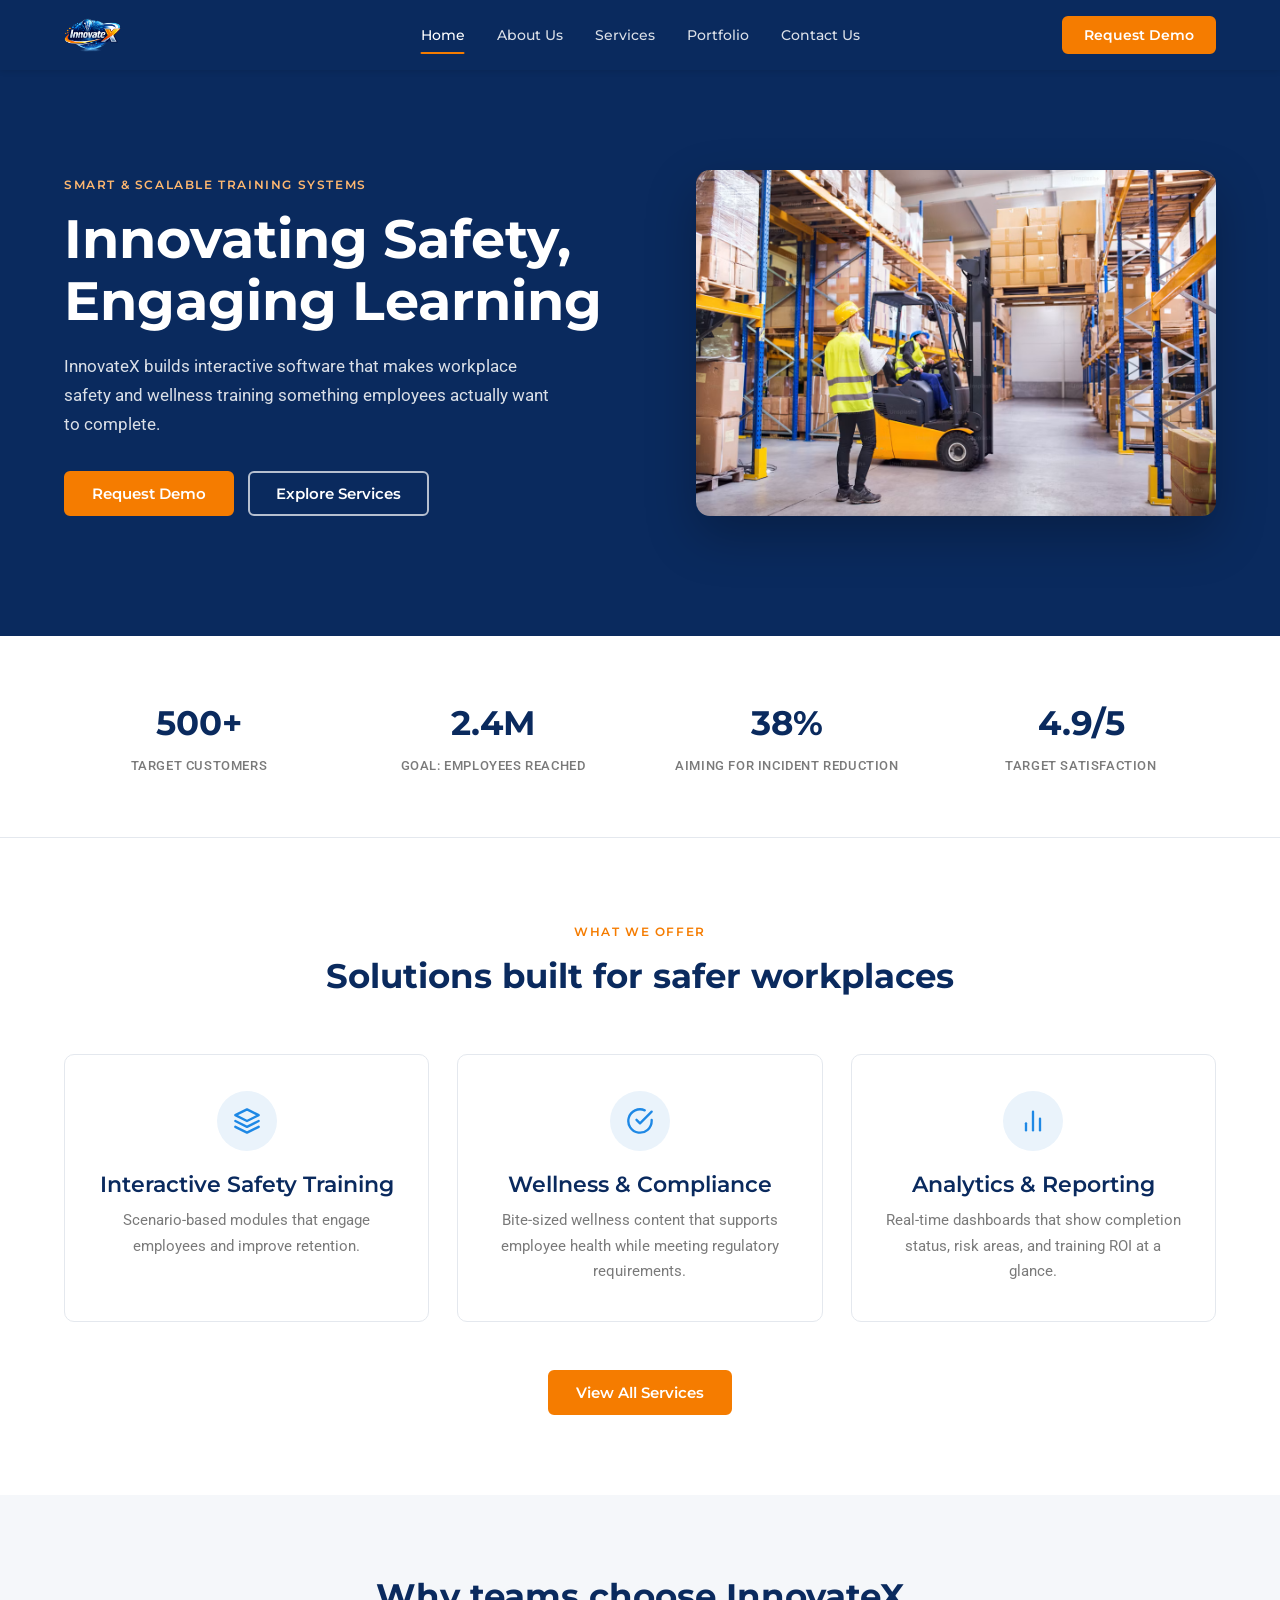
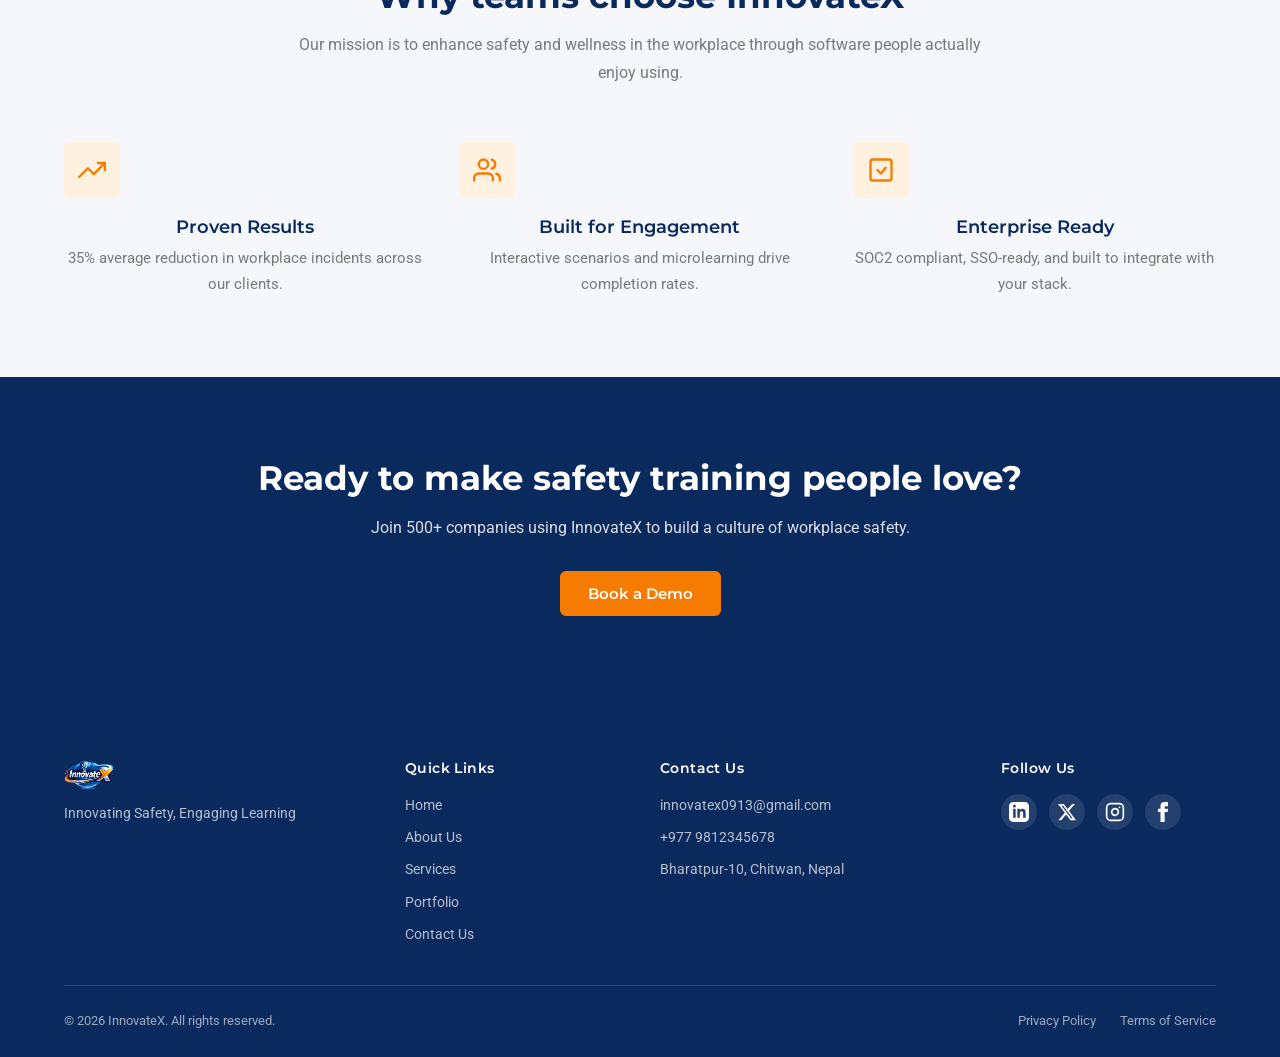
==== index.html @ 8f70d2c7 "Initial commit - InnovateX promotional website" ====
<!DOCTYPE html>
<html lang="en">
<head>
  <meta charset="UTF-8">
  <meta name="viewport" content="width=device-width, initial-scale=1.0">
  <meta name="description" content="InnovateX builds interactive software that makes workplace safety and wellness training engaging and effective.">
  <title>InnovateX | Innovating Safety, Engaging Learning</title>

  <link rel="icon" type="image/png" href="assets/favicon.png">

  <link rel="preconnect" href="https://fonts.googleapis.com">
  <link rel="preconnect" href="https://fonts.gstatic.com" crossorigin>
  <link href="https://fonts.googleapis.com/css2?family=Montserrat:wght@600;700&family=Roboto:wght@400;500&display=swap" rel="stylesheet">

  <link rel="stylesheet" href="css/style.css">
  <link rel="stylesheet" href="css/responsive.css">
</head>
<body>

  <!-- Site Header -->
  <header class="site-header">
    <div class="header-inner">

      <a href="index.html" class="logo">
        <img src="assets/logo.png" alt="InnovateX Logo">
      </a>

      <nav class="main-nav" id="mainNav">
        <a href="index.html" class="nav-link active">Home</a>
        <a href="about.html" class="nav-link">About Us</a>
        <a href="services.html" class="nav-link">Services</a>
        <a href="portfolio.html" class="nav-link">Portfolio</a>
        <a href="contact.html" class="nav-link">Contact Us</a>
      </nav>

      <a href="contact.html?intent=demo" class="btn btn-primary btn-header">Request Demo</a>

      <button class="hamburger" id="hamburgerBtn" aria-label="Open menu">
        <span></span>
        <span></span>
        <span></span>
      </button>

    </div>
  </header>

  <main>

    <!-- Hero Section -->
    <section class="hero">
      <div class="hero-inner">

        <div class="hero-content">
          <span class="section-label light">SMART &amp; SCALABLE TRAINING SYSTEMS</span>
          <h1 class="hero-title">Innovating Safety,<br>Engaging Learning</h1>
          <p class="hero-subtitle">
            InnovateX builds interactive software that makes workplace safety and
            wellness training something employees actually want to complete.
          </p>

          <div class="hero-buttons">
            <a href="contact.html?intent=demo" class="btn btn-primary">Request Demo</a>
            <a href="services.html" class="btn btn-outline-light">Explore Services</a>
          </div>
        </div>

        <div class="hero-image">
          <img src="assets/training.png" alt="InnovateX Interactive Training Portal">
        </div>

      </div>
    </section>

    <!-- Stats Section -->
    <section class="stats">
      <div class="container">
        <div class="stats-grid">

          <div class="stat-item">
            <span class="stat-number">500+</span>
            <span class="stat-label">Target Customers</span>
          </div>

          <div class="stat-item">
            <span class="stat-number">2.4M</span>
            <span class="stat-label">Goal: Employees Reached</span>
          </div>

          <div class="stat-item">
            <span class="stat-number">38%</span>
            <span class="stat-label">Aiming for Incident Reduction</span>
          </div>

          <div class="stat-item">
            <span class="stat-number">4.9/5</span>
            <span class="stat-label">Target Satisfaction</span>
          </div>

        </div>
      </div>
    </section>

    <!-- Solutions Section -->
    <section class="solutions">
      <div class="container">

        <div class="section-header">
          <span class="section-label">WHAT WE OFFER</span>
          <h2 class="section-title">Solutions built for safer workplaces</h2>
        </div>

        <div class="solutions-grid">

          <article class="solution-card">
            <div class="icon-box">
              <svg xmlns="http://www.w3.org/2000/svg" width="28" height="28" fill="none"
                   stroke="#1E88E5" stroke-width="2" stroke-linecap="round" stroke-linejoin="round"
                   viewBox="0 0 24 24">
                <path d="M12 2L2 7l10 5 10-5-10-5z"/>
                <path d="M2 17l10 5 10-5"/>
                <path d="M2 12l10 5 10-5"/>
              </svg>
            </div>
            <h3>Interactive Safety Training</h3>
            <p>Scenario-based modules that engage employees and improve retention.</p>
          </article>

          <article class="solution-card">
            <div class="icon-box">
              <svg xmlns="http://www.w3.org/2000/svg" width="28" height="28" fill="none"
                   stroke="#1E88E5" stroke-width="2" stroke-linecap="round" stroke-linejoin="round"
                   viewBox="0 0 24 24">
                <path d="M22 11.08V12a10 10 0 1 1-5.93-9.14"/>
                <polyline points="22 4 12 14.01 9 11.01"/>
              </svg>
            </div>
            <h3>Wellness &amp; Compliance</h3>
            <p>Bite-sized wellness content that supports employee health while meeting regulatory requirements.</p>
          </article>

          <article class="solution-card">
            <div class="icon-box">
              <svg xmlns="http://www.w3.org/2000/svg" width="28" height="28" fill="none"
                   stroke="#1E88E5" stroke-width="2" stroke-linecap="round" stroke-linejoin="round"
                   viewBox="0 0 24 24">
                <line x1="18" y1="20" x2="18" y2="10"/>
                <line x1="12" y1="20" x2="12" y2="4"/>
                <line x1="6" y1="20" x2="6" y2="14"/>
              </svg>
            </div>
            <h3>Analytics &amp; Reporting</h3>
            <p>Real-time dashboards that show completion status, risk areas, and training ROI at a glance.</p>
          </article>

        </div>

        <div class="section-cta">
          <a href="services.html" class="btn btn-primary">View All Services</a>
        </div>

      </div>
    </section>

    <!-- Why Choose Section -->
    <section class="why-choose">
      <div class="container">

        <div class="section-header">
          <h2 class="section-title">Why teams choose InnovateX</h2>
          <p class="section-subtitle">
            Our mission is to enhance safety and wellness in the workplace
            through software people actually enjoy using.
          </p>
        </div>

        <div class="why-grid">

          <div class="why-item">
            <div class="icon-box orange">
              <svg xmlns="http://www.w3.org/2000/svg" width="28" height="28" fill="none"
                   stroke="#F57C00" stroke-width="2" stroke-linecap="round" stroke-linejoin="round"
                   viewBox="0 0 24 24">
                <polyline points="23 6 13.5 15.5 8.5 10.5 1 18"/>
                <polyline points="17 6 23 6 23 12"/>
              </svg>
            </div>
            <h3>Proven Results</h3>
            <p>35% average reduction in workplace incidents across our clients.</p>
          </div>

          <div class="why-item">
            <div class="icon-box orange">
              <svg xmlns="http://www.w3.org/2000/svg" width="28" height="28" fill="none"
                   stroke="#F57C00" stroke-width="2" stroke-linecap="round" stroke-linejoin="round"
                   viewBox="0 0 24 24">
                <path d="M17 21v-2a4 4 0 0 0-4-4H5a4 4 0 0 0-4 4v2"/>
                <circle cx="9" cy="7" r="4"/>
                <path d="M23 21v-2a4 4 0 0 0-3-3.87"/>
                <path d="M16 3.13a4 4 0 0 1 0 7.75"/>
              </svg>
            </div>
            <h3>Built for Engagement</h3>
            <p>Interactive scenarios and microlearning drive completion rates.</p>
          </div>

          <div class="why-item">
            <div class="icon-box orange">
              <svg xmlns="http://www.w3.org/2000/svg" width="28" height="28" fill="none"
                   stroke="#F57C00" stroke-width="2" stroke-linecap="round" stroke-linejoin="round"
                   viewBox="0 0 24 24">
                <rect x="3" y="3" width="18" height="18" rx="2" ry="2"/>
                <polyline points="9 12 12 15 16 10"/>
              </svg>
            </div>
            <h3>Enterprise Ready</h3>
            <p>SOC2 compliant, SSO-ready, and built to integrate with your stack.</p>
          </div>

        </div>

      </div>
    </section>

    <!-- Call to Action Section -->
    <section class="cta-section">
      <div class="container">
        <h2>Ready to make safety training people love?</h2>
        <p>Join 500+ companies using InnovateX to build a culture of workplace safety.</p>
        <a href="contact.html?intent=demo" class="btn btn-primary">Book a Demo</a>
      </div>
    </section>

  </main>

  <!-- Site Footer -->
  <footer class="site-footer">
    <div class="container">

      <div class="footer-grid">

        <div class="footer-brand">
          <img src="assets/logo.png" alt="InnovateX Logo" class="footer-logo">
          <p class="footer-tagline">Innovating Safety, Engaging Learning</p>
        </div>

        <div class="footer-column">
          <h4>Quick Links</h4>
          <ul>
            <li><a href="index.html">Home</a></li>
            <li><a href="about.html">About Us</a></li>
            <li><a href="services.html">Services</a></li>
            <li><a href="portfolio.html">Portfolio</a></li>
            <li><a href="contact.html">Contact Us</a></li>
          </ul>
        </div>

        <div class="footer-column">
          <h4>Contact Us</h4>
          <ul>
            <li><a href="mailto:innovatex0913@gmail.com">innovatex0913@gmail.com</a></li>
            <li><a href="tel:+9779812345678">+977 9812345678</a></li>
            <li>Bharatpur-10, Chitwan, Nepal</li>
          </ul>
        </div>

        <div class="footer-column">
          <h4>Follow Us</h4>
          <div class="social-icons">
            <a href="#" aria-label="LinkedIn">
              <svg xmlns="http://www.w3.org/2000/svg" width="20" height="20"
                   fill="currentColor" viewBox="0 0 24 24">
                <path d="M19 0h-14c-2.761 0-5 2.239-5 5v14c0 2.761 2.239 5 5 5h14c2.762 0 5-2.239 5-5v-14c0-2.761-2.238-5-5-5zm-11 19h-3v-11h3v11zm-1.5-12.268c-.966 0-1.75-.79-1.75-1.764s.784-1.764 1.75-1.764 1.75.79 1.75 1.764-.783 1.764-1.75 1.764zm13.5 12.268h-3v-5.604c0-3.368-4-3.113-4 0v5.604h-3v-11h3v1.765c1.396-2.586 7-2.777 7 2.476v6.759z"/>
              </svg>
            </a>
            <a href="#" aria-label="Twitter">
              <svg xmlns="http://www.w3.org/2000/svg" width="20" height="20"
                   fill="currentColor" viewBox="0 0 24 24">
                <path d="M18.244 2.25h3.308l-7.227 8.26 8.502 11.24H16.17l-5.214-6.817L4.99 21.75H1.68l7.73-8.835L1.254 2.25H8.08l4.713 6.231zm-1.161 17.52h1.833L7.084 4.126H5.117z"/>
              </svg>
            </a>
            <a href="#" aria-label="Instagram">
              <svg xmlns="http://www.w3.org/2000/svg" width="20" height="20"
                   fill="none" stroke="currentColor" stroke-width="2"
                   stroke-linecap="round" stroke-linejoin="round" viewBox="0 0 24 24">
                <rect x="2" y="2" width="20" height="20" rx="5" ry="5"/>
                <path d="M16 11.37A4 4 0 1 1 12.63 8 4 4 0 0 1 16 11.37z"/>
                <line x1="17.5" y1="6.5" x2="17.51" y2="6.5"/>
              </svg>
            </a>
            <a href="#" aria-label="Facebook">
              <svg xmlns="http://www.w3.org/2000/svg" width="20" height="20"
                   fill="currentColor" viewBox="0 0 24 24">
                <path d="M9 8h-3v4h3v12h5v-12h3.642l.358-4h-4v-1.667c0-.955.192-1.333 1.115-1.333h2.885v-5h-3.808c-3.596 0-5.192 1.583-5.192 4.615v3.385z"/>
              </svg>
            </a>
          </div>
        </div>

      </div>

      <div class="footer-bottom">
        <p>&copy; 2026 InnovateX. All rights reserved.</p>
        <div class="footer-bottom-links">
          <a href="#">Privacy Policy</a>
          <a href="#">Terms of Service</a>
        </div>
      </div>

    </div>
  </footer>

  <script src="js/script.js"></script>

</body>
</html>
---- css/style.css ----
/* InnovateX Promotional Website */
/* Main Stylesheet */

/* Google Fonts */
@import url('https://fonts.googleapis.com/css2?family=Montserrat:wght@600;700&family=Roboto:wght@400;500&display=swap');

/* CSS Variables */
:root {
  --deep-blue: #0A2A5E;
  --bright-blue: #1E88E5;
  --orange: #F57C00;
  --white: #FFFFFF;
  --light-grey: #F5F7FA;
  --dark-grey: #333333;
  --mid-grey: #7A7A7A;
  --border-grey: #E4E8EE;

  --font-heading: 'Montserrat', sans-serif;
  --font-body: 'Roboto', sans-serif;

  --container-width: 1200px;
  --section-padding: 80px;

  --radius-sm: 6px;
  --radius-md: 10px;
  --radius-lg: 14px;
  --shadow-sm: 0 2px 6px rgba(10, 42, 94, 0.06);
  --shadow-md: 0 4px 16px rgba(10, 42, 94, 0.08);
  --shadow-lg: 0 10px 30px rgba(10, 42, 94, 0.12);

  --transition-fast: 0.2s ease;
  --transition-med: 0.3s ease;
}

/* Reset and Base */
* {
  margin: 0;
  padding: 0;
  box-sizing: border-box;
}

html {
  scroll-behavior: smooth;
}

body {
  font-family: var(--font-body);
  font-size: 16px;
  line-height: 1.6;
  color: var(--dark-grey);
  background-color: var(--white);
  -webkit-font-smoothing: antialiased;
}

img {
  max-width: 100%;
  height: auto;
  display: block;
}

a {
  text-decoration: none;
  color: inherit;
  transition: color var(--transition-fast);
}

ul {
  list-style: none;
}

button {
  font-family: inherit;
  cursor: pointer;
  border: none;
  background: none;
}

/* Typography */
h1, h2, h3, h4, h5, h6 {
  font-family: var(--font-heading);
  font-weight: 700;
  color: var(--deep-blue);
  line-height: 1.25;
}

h1 { font-size: 48px; }
h2 { font-size: 36px; }
h3 { font-size: 22px; font-weight: 600; }
h4 { font-size: 18px; font-weight: 600; }

p {
  color: var(--dark-grey);
  line-height: 1.7;
}

/* Layout Helpers */
.container {
  max-width: var(--container-width);
  margin: 0 auto;
  padding: 0 24px;
  width: 100%;
}

section {
  padding: var(--section-padding) 0;
}

.section-header {
  text-align: center;
  max-width: 720px;
  margin: 0 auto 56px;
}

.section-header-left {
  text-align: left;
  max-width: 720px;
  margin-bottom: 40px;
}

.section-label {
  display: inline-block;
  font-family: var(--font-heading);
  font-weight: 600;
  font-size: 12px;
  letter-spacing: 1.6px;
  text-transform: uppercase;
  color: var(--orange);
  margin-bottom: 14px;
}

.section-label.light {
  color: #FFB870;
}

.section-title {
  font-size: 34px;
  font-weight: 700;
  color: var(--deep-blue);
  margin-bottom: 14px;
}

.section-subtitle {
  font-size: 16px;
  color: var(--mid-grey);
  line-height: 1.7;
}

.section-cta {
  text-align: center;
  margin-top: 48px;
}

/* Buttons */
.btn {
  display: inline-flex;
  align-items: center;
  justify-content: center;
  font-family: var(--font-heading);
  font-weight: 600;
  font-size: 15px;
  padding: 13px 26px;
  border-radius: var(--radius-sm);
  transition: all var(--transition-fast);
  text-align: center;
  cursor: pointer;
  line-height: 1;
}

.btn-primary {
  background-color: var(--orange);
  color: var(--white);
  border: 2px solid var(--orange);
}

.btn-primary:hover {
  background-color: #E06D00;
  border-color: #E06D00;
  transform: translateY(-1px);
}

.btn-secondary {
  background-color: var(--bright-blue);
  color: var(--white);
  border: 2px solid var(--bright-blue);
}

.btn-secondary:hover {
  background-color: #1570C4;
  border-color: #1570C4;
  transform: translateY(-1px);
}

.btn-outline-light {
  background: transparent;
  color: var(--white);
  border: 2px solid rgba(255, 255, 255, 0.7);
}

.btn-outline-light:hover {
  background: rgba(255, 255, 255, 0.1);
  border-color: var(--white);
}

.btn-header {
  padding: 10px 20px;
  font-size: 14px;
}

/* Site Header */
.site-header {
  position: sticky;
  top: 0;
  z-index: 100;
  background-color: var(--deep-blue);
  box-shadow: 0 1px 6px rgba(0, 0, 0, 0.12);
}

.header-inner {
  max-width: var(--container-width);
  margin: 0 auto;
  padding: 16px 24px;
  display: flex;
  align-items: center;
  justify-content: space-between;
  gap: 24px;
  position: relative;
}

.logo img {
  height: 34px;
  width: auto;
}

/* Navbar centered in the header */
.main-nav {
  position: absolute;
  left: 50%;
  transform: translateX(-50%);
  display: flex;
  align-items: center;
  gap: 32px;
}

.nav-link {
  font-family: var(--font-heading);
  font-weight: 500;
  font-size: 14px;
  color: rgba(255, 255, 255, 0.85);
  position: relative;
  padding: 4px 0;
}

.nav-link:hover {
  color: var(--white);
}

.nav-link.active {
  color: var(--white);
}

.nav-link.active::after {
  content: "";
  position: absolute;
  left: 0;
  right: 0;
  bottom: -4px;
  height: 2px;
  background-color: var(--orange);
  border-radius: 2px;
}

/* Mobile Hamburger */
.hamburger {
  display: none;
  flex-direction: column;
  gap: 4px;
  padding: 6px;
}

.hamburger span {
  width: 22px;
  height: 2px;
  background: var(--white);
  border-radius: 2px;
  transition: all var(--transition-fast);
}

/* Hero Section (Home) */
.hero {
  background-color: var(--deep-blue);
  color: var(--white);
  padding: 100px 0 120px;
  position: relative;
  overflow: hidden;
}

.hero-inner {
  max-width: var(--container-width);
  margin: 0 auto;
  padding: 0 24px;
  display: grid;
  grid-template-columns: 1.1fr 1fr;
  align-items: center;
  gap: 60px;
}

.hero-content {
  max-width: 560px;
}

.hero-title {
  font-size: 54px;
  font-weight: 700;
  line-height: 1.15;
  color: var(--white);
  margin-bottom: 20px;
}

.hero-subtitle {
  font-size: 17px;
  line-height: 1.7;
  color: rgba(255, 255, 255, 0.85);
  margin-bottom: 32px;
  max-width: 500px;
}

.hero-buttons {
  display: flex;
  gap: 14px;
  flex-wrap: wrap;
}

.hero-buttons-center {
  justify-content: center;
  margin-top: 30px;
}

.hero-image {
  display: flex;
  justify-content: center;
  align-items: center;
}

.hero-image img {
  width: 100%;
  max-width: 560px;
  height: auto;
  border-radius: var(--radius-lg);
  box-shadow: 0 20px 50px rgba(0, 0, 0, 0.25);
}

/* Page Hero (About, Services, Portfolio, Contact) */
.page-hero {
  background-color: var(--deep-blue);
  color: var(--white);
  text-align: center;
  padding: 90px 0 100px;
}

.page-hero .section-label {
  color: #FFB870;
}

.page-hero-title {
  font-size: 46px;
  font-weight: 700;
  color: var(--white);
  margin: 12px 0 18px;
  line-height: 1.2;
}

.page-hero-subtitle {
  font-size: 17px;
  color: rgba(255, 255, 255, 0.85);
  max-width: 620px;
  margin: 0 auto;
  line-height: 1.7;
}

/* Stats Section (Home) */
.stats {
  background-color: var(--white);
  padding: 60px 0;
  border-bottom: 1px solid var(--border-grey);
}

.stats-grid {
  display: grid;
  grid-template-columns: repeat(4, 1fr);
  gap: 24px;
  text-align: center;
}

.stat-item {
  display: flex;
  flex-direction: column;
  gap: 6px;
}

.stat-number {
  font-family: var(--font-heading);
  font-weight: 700;
  font-size: 34px;
  color: var(--deep-blue);
}

.stat-label {
  font-size: 13px;
  font-weight: 500;
  color: var(--mid-grey);
  text-transform: uppercase;
  letter-spacing: 0.6px;
}

/* Solutions Section (Home and Services) */
.solutions {
  background-color: var(--white);
}

.solutions-grid {
  display: grid;
  grid-template-columns: repeat(3, 1fr);
  gap: 28px;
}

.solution-card {
  background: var(--white);
  border: 1px solid var(--border-grey);
  border-radius: var(--radius-md);
  padding: 36px 28px;
  text-align: center;
  transition: all var(--transition-med);
}

.solution-card:hover {
  box-shadow: var(--shadow-lg);
  transform: translateY(-4px);
  border-color: transparent;
}

.solution-card .icon-box {
  width: 60px;
  height: 60px;
  background-color: #EAF3FB;
  border-radius: 50%;
  display: flex;
  align-items: center;
  justify-content: center;
  margin: 0 auto 20px;
}

.solution-card h3 {
  margin-bottom: 10px;
  color: var(--deep-blue);
}

.solution-card p {
  font-size: 15px;
  color: var(--mid-grey);
}

/* Why Choose Section (Home) */
.why-choose {
  background-color: var(--light-grey);
}

.why-grid {
  display: grid;
  grid-template-columns: repeat(3, 1fr);
  gap: 32px;
}

.why-item {
  text-align: center;
}

.why-item .icon-box {
  width: 56px;
  height: 56px;
  border-radius: var(--radius-sm);
  display: flex;
  align-items: center;
  justify-content: center;
  margin-bottom: 18px;
}

.icon-box.orange {
  background-color: #FFF1E0;
}

.why-item h3 {
  margin-bottom: 8px;
  font-size: 18px;
  color: var(--deep-blue);
}

.why-item p {
  font-size: 15px;
  color: var(--mid-grey);
}

/* Call to Action Section */
.cta-section {
  background-color: var(--deep-blue);
  color: var(--white);
  text-align: center;
  padding: 80px 0;
}

.cta-section h2 {
  color: var(--white);
  font-size: 34px;
  margin-bottom: 14px;
}

.cta-section p {
  color: rgba(255, 255, 255, 0.85);
  font-size: 16px;
  margin-bottom: 30px;
}

/* Site Footer */
.site-footer {
  background-color: var(--deep-blue);
  color: rgba(255, 255, 255, 0.85);
  padding: 64px 0 24px;
}

.footer-grid {
  display: grid;
  grid-template-columns: 1.4fr 1fr 1.4fr 1fr;
  gap: 40px;
  padding-bottom: 40px;
  border-bottom: 1px solid rgba(255, 255, 255, 0.12);
}

.footer-brand {
  max-width: 260px;
}

.footer-logo {
  height: 30px;
  margin-bottom: 12px;
}

.footer-tagline {
  font-size: 14px;
  color: rgba(255, 255, 255, 0.7);
  line-height: 1.6;
}

.footer-column h4 {
  font-family: var(--font-heading);
  font-size: 14px;
  font-weight: 600;
  color: var(--white);
  margin-bottom: 16px;
  letter-spacing: 0.4px;
}

.footer-column ul {
  display: flex;
  flex-direction: column;
  gap: 10px;
}

.footer-column ul li a,
.footer-column ul li {
  font-size: 14px;
  color: rgba(255, 255, 255, 0.7);
  transition: color var(--transition-fast);
}

.footer-column ul li a:hover {
  color: var(--orange);
}

.social-icons {
  display: flex;
  gap: 12px;
}

.social-icons a {
  width: 36px;
  height: 36px;
  border-radius: 50%;
  background-color: rgba(255, 255, 255, 0.1);
  display: flex;
  align-items: center;
  justify-content: center;
  color: var(--white);
  transition: all var(--transition-fast);
}

.social-icons a:hover {
  background-color: var(--orange);
}

.footer-bottom {
  display: flex;
  justify-content: space-between;
  align-items: center;
  gap: 20px;
  padding-top: 24px;
  flex-wrap: wrap;
}

.footer-bottom p {
  font-size: 13px;
  color: rgba(255, 255, 255, 0.6);
}

.footer-bottom-links {
  display: flex;
  gap: 24px;
}

.footer-bottom-links a {
  font-size: 13px;
  color: rgba(255, 255, 255, 0.6);
}

.footer-bottom-links a:hover {
  color: var(--orange);
}

/* About Page Sections */
.who-we-are {
  background-color: var(--light-grey);
}

.two-column {
  display: grid;
  grid-template-columns: 1fr 1fr;
  gap: 60px;
  align-items: center;
}

.two-column-text .section-title {
  margin-bottom: 20px;
}

.two-column-text p {
  font-size: 16px;
  color: var(--dark-grey);
  margin-bottom: 16px;
  line-height: 1.75;
}

.two-column-image img {
  width: 100%;
  border-radius: var(--radius-lg);
  box-shadow: var(--shadow-lg);
}

.mission-section {
  background-color: var(--white);
}

.mission-title {
  font-size: 30px;
  margin-bottom: 18px;
}

.mission-statement {
  font-family: var(--font-heading);
  font-weight: 600;
  font-size: 20px;
  color: var(--deep-blue);
  line-height: 1.5;
  max-width: 760px;
  margin: 0 auto 20px;
}

.mission-supporting {
  font-size: 16px;
  color: var(--mid-grey);
  max-width: 620px;
  margin: 0 auto;
}

.values-section {
  background-color: var(--light-grey);
}

.values-grid {
  display: grid;
  grid-template-columns: repeat(4, 1fr);
  gap: 24px;
}

.value-card {
  background: var(--white);
  border: 1px solid var(--border-grey);
  border-radius: var(--radius-md);
  padding: 32px 24px;
  text-align: center;
  transition: all var(--transition-med);
}

.value-card:hover {
  box-shadow: var(--shadow-lg);
  transform: translateY(-4px);
  border-color: transparent;
}

.value-card .icon-box {
  width: 56px;
  height: 56px;
  background-color: #EAF3FB;
  border-radius: 50%;
  display: flex;
  align-items: center;
  justify-content: center;
  margin: 0 auto 18px;
}

.value-card h3 {
  font-size: 17px;
  margin-bottom: 8px;
  color: var(--deep-blue);
}

.value-card p {
  font-size: 14px;
  color: var(--mid-grey);
  line-height: 1.6;
}

.team-section {
  background-color: var(--white);
}

.team-grid {
  display: grid;
  grid-template-columns: repeat(3, 1fr);
  gap: 32px;
}

.team-card {
  text-align: center;
  padding: 24px;
  border-radius: var(--radius-md);
  transition: all var(--transition-med);
}

.team-card:hover {
  box-shadow: var(--shadow-md);
}

.team-photo {
  width: 140px;
  height: 140px;
  margin: 0 auto 18px;
  border-radius: 50%;
  overflow: hidden;
  background-color: #EAF3FB;
  display: flex;
  align-items: center;
  justify-content: center;
}

.team-photo img {
  width: 100%;
  height: 100%;
  object-fit: cover;
}

.team-card h3 {
  font-size: 17px;
  margin-bottom: 6px;
  color: var(--deep-blue);
}

.team-card p {
  font-size: 13px;
  color: var(--mid-grey);
  line-height: 1.5;
}

/* Services Page Sections */
.process-section {
  background-color: var(--white);
}

.process-grid {
  display: grid;
  grid-template-columns: repeat(4, 1fr);
  gap: 28px;
}

.process-step {
  text-align: center;
  padding: 24px 16px;
}

.process-number {
  width: 56px;
  height: 56px;
  border-radius: 50%;
  background-color: var(--bright-blue);
  color: var(--white);
  font-family: var(--font-heading);
  font-weight: 700;
  font-size: 22px;
  display: flex;
  align-items: center;
  justify-content: center;
  margin: 0 auto 18px;
}

.process-step h3 {
  font-size: 17px;
  margin-bottom: 8px;
  color: var(--deep-blue);
}

.process-step p {
  font-size: 14px;
  color: var(--mid-grey);
  line-height: 1.6;
}

.feature-list {
  display: flex;
  flex-direction: column;
  gap: 20px;
  margin-top: 24px;
}

.feature-item {
  display: flex;
  gap: 14px;
  align-items: flex-start;
}

.feature-icon {
  width: 32px;
  height: 32px;
  border-radius: 50%;
  background-color: #FFF1E0;
  display: flex;
  align-items: center;
  justify-content: center;
  flex-shrink: 0;
  margin-top: 2px;
}

.feature-text h4 {
  font-size: 16px;
  margin-bottom: 4px;
  color: var(--deep-blue);
}

.feature-text p {
  font-size: 14px;
  color: var(--mid-grey);
  line-height: 1.6;
  margin: 0;
}

/* Testimonials Section */
.testimonials-section {
  background-color: var(--light-grey);
}

.testimonials-grid {
  display: grid;
  grid-template-columns: repeat(2, 1fr);
  gap: 28px;
  max-width: 900px;
  margin: 0 auto;
}

.testimonials-grid-3 {
  grid-template-columns: repeat(3, 1fr);
  max-width: 100%;
}

.testimonial-card {
  background-color: var(--white);
  border: 1px solid var(--border-grey);
  border-radius: var(--radius-md);
  padding: 32px 28px;
  transition: all var(--transition-med);
}

.testimonial-card:hover {
  box-shadow: var(--shadow-md);
}

.testimonial-quote {
  font-size: 15px;
  line-height: 1.7;
  color: var(--dark-grey);
  margin-bottom: 20px;
  font-style: italic;
}

.testimonial-author {
  display: flex;
  flex-direction: column;
  gap: 2px;
}

.testimonial-author strong {
  font-family: var(--font-heading);
  font-size: 14px;
  color: var(--deep-blue);
}

.testimonial-author span {
  font-size: 13px;
  color: var(--mid-grey);
}

/* Portfolio Page Sections */
.featured-project {
  background-color: var(--white);
}

.project-tags {
  display: flex;
  flex-wrap: wrap;
  gap: 10px;
  margin: 22px 0;
}

.tag {
  display: inline-block;
  font-family: var(--font-heading);
  font-size: 12px;
  font-weight: 600;
  letter-spacing: 0.4px;
  color: var(--bright-blue);
  background-color: #EAF3FB;
  padding: 5px 12px;
  border-radius: 999px;
  text-transform: uppercase;
}

.projects-section {
  background-color: var(--light-grey);
}

.projects-grid {
  display: grid;
  grid-template-columns: repeat(3, 1fr);
  gap: 28px;
}

.project-card {
  background-color: var(--white);
  border: 1px solid var(--border-grey);
  border-radius: var(--radius-md);
  overflow: hidden;
  transition: all var(--transition-med);
}

.project-card:hover {
  box-shadow: var(--shadow-lg);
  transform: translateY(-4px);
  border-color: transparent;
}

.project-image {
  width: 100%;
  height: 180px;
  overflow: hidden;
  background-color: #EAF3FB;
}

.project-image img {
  width: 100%;
  height: 100%;
  object-fit: cover;
  display: block;
  transition: transform var(--transition-med);
}

.project-card:hover .project-image img {
  transform: scale(1.05);
}

.project-content {
  padding: 24px;
}

.project-content .tag {
  margin-bottom: 12px;
}

.project-content h3 {
  font-size: 18px;
  margin-bottom: 8px;
  color: var(--deep-blue);
}

.project-content p {
  font-size: 14px;
  color: var(--mid-grey);
  line-height: 1.6;
}

.case-study-section {
  background-color: var(--white);
}

.stats-inline {
  display: flex;
  gap: 32px;
  margin: 26px 0 30px;
  flex-wrap: wrap;
}

.stat-inline-item {
  display: flex;
  flex-direction: column;
  gap: 4px;
}

.stat-inline-number {
  font-family: var(--font-heading);
  font-weight: 700;
  font-size: 28px;
  color: var(--orange);
  line-height: 1;
}

.stat-inline-label {
  font-size: 12px;
  color: var(--mid-grey);
  text-transform: uppercase;
  letter-spacing: 0.4px;
  font-weight: 500;
}

/* Contact Page Sections */
.contact-section {
  background-color: var(--white);
}

.contact-header {
  text-align: center;
  max-width: 720px;
  margin: 0 auto 50px;
}

.contact-grid {
  display: grid;
  grid-template-columns: 1.3fr 1fr;
  gap: 60px;
  align-items: start;
}

.contact-form {
  display: flex;
  flex-direction: column;
  gap: 20px;
}

.form-group {
  display: flex;
  flex-direction: column;
  gap: 8px;
}

.form-row {
  display: grid;
  grid-template-columns: 1fr 1fr;
  gap: 20px;
}

.form-group label {
  font-family: var(--font-heading);
  font-size: 13px;
  font-weight: 600;
  color: var(--deep-blue);
  letter-spacing: 0.3px;
}

.form-group input,
.form-group textarea {
  font-family: var(--font-body);
  font-size: 15px;
  color: var(--dark-grey);
  background-color: var(--white);
  border: 1px solid var(--border-grey);
  border-radius: var(--radius-sm);
  padding: 12px 16px;
  transition: border-color var(--transition-fast);
  width: 100%;
}

.form-group input:focus,
.form-group textarea:focus {
  outline: none;
  border-color: var(--bright-blue);
  box-shadow: 0 0 0 3px rgba(30, 136, 229, 0.1);
}

.form-group textarea {
  resize: vertical;
  min-height: 120px;
}

.contact-form .btn {
  align-self: flex-start;
  margin-top: 8px;
}

.form-status {
  font-size: 14px;
  margin-top: 8px;
  min-height: 20px;
}

.form-status.success {
  color: #27AE60;
}

.form-status.error {
  color: #E74C3C;
}

.contact-info {
  background-color: var(--light-grey);
  border-radius: var(--radius-lg);
  padding: 40px 34px;
}

.contact-info-title {
  font-size: 22px;
  margin: 12px 0 26px;
  color: var(--deep-blue);
}

.contact-info-list {
  display: flex;
  flex-direction: column;
  gap: 22px;
}

.contact-info-item {
  display: flex;
  gap: 14px;
  align-items: flex-start;
}

.contact-icon {
  width: 40px;
  height: 40px;
  border-radius: 50%;
  background-color: #EAF3FB;
  display: flex;
  align-items: center;
  justify-content: center;
  flex-shrink: 0;
}

.contact-info-text {
  display: flex;
  flex-direction: column;
  gap: 2px;
}

.contact-info-label {
  font-family: var(--font-heading);
  font-size: 12px;
  font-weight: 600;
  color: var(--mid-grey);
  text-transform: uppercase;
  letter-spacing: 0.5px;
}

.contact-info-text a,
.contact-info-text span {
  font-size: 15px;
  color: var(--deep-blue);
  font-weight: 500;
  transition: color var(--transition-fast);
}

.contact-info-text a:hover {
  color: var(--orange);
}

.contact-social {
  margin-top: 32px;
  padding-top: 26px;
  border-top: 1px solid var(--border-grey);
}

.contact-social h4 {
  font-family: var(--font-heading);
  font-size: 13px;
  font-weight: 600;
  color: var(--deep-blue);
  margin-bottom: 14px;
  letter-spacing: 0.4px;
}

/* Fix social icons in contact section (light background) */
.contact-social-icons a {
  background-color: #EAF3FB;
  color: var(--bright-blue);
}

.contact-social-icons a:hover {
  background-color: var(--orange);
  color: var(--white);
}

/* Map Section */
.map-section {
  background-color: var(--light-grey);
}

.map-wrapper {
  border-radius: var(--radius-lg);
  overflow: hidden;
  box-shadow: var(--shadow-md);
  max-width: 1000px;
  margin: 0 auto;
}

.map-wrapper iframe {
  display: block;
  width: 100%;
}

/* FAQ Section */
.faq-section {
  background-color: var(--white);
}

.faq-grid {
  display: grid;
  grid-template-columns: repeat(2, 1fr);
  gap: 24px;
}

.faq-card {
  background-color: var(--white);
  border: 1px solid var(--border-grey);
  border-radius: var(--radius-md);
  padding: 28px;
  transition: all var(--transition-med);
}

.faq-card:hover {
  box-shadow: var(--shadow-md);
  border-color: transparent;
}

.faq-card h3 {
  font-size: 16px;
  margin-bottom: 10px;
  color: var(--deep-blue);
}

.faq-card p {
  font-size: 14px;
  color: var(--mid-grey);
  line-height: 1.65;
}

/* Utility Classes */
.text-center { text-align: center; }
.mb-0 { margin-bottom: 0; }
.mt-0 { margin-top: 0; }
---- css/responsive.css ----
/* InnovateX Promotional Website */
/* Responsive Stylesheet */

/* ---------- Large Tablet (max-width: 1024px) ---------- */
@media (max-width: 1024px) {

  h1 { font-size: 40px; }
  h2 { font-size: 30px; }
  h3 { font-size: 20px; }

  .section-title { font-size: 28px; }

  .hero-title { font-size: 44px; }
  .page-hero-title { font-size: 36px; }

  .hero-inner {
    gap: 40px;
  }

  .footer-grid {
    grid-template-columns: 1.4fr 1fr 1fr;
    gap: 32px;
  }

  .footer-brand {
    grid-column: 1 / -1;
    max-width: 100%;
    margin-bottom: 12px;
  }

  .values-grid {
    grid-template-columns: repeat(2, 1fr);
  }

  .team-grid {
    grid-template-columns: repeat(3, 1fr);
    gap: 24px;
  }

  .process-grid {
    grid-template-columns: repeat(2, 1fr);
    gap: 24px;
  }

  .projects-grid {
    grid-template-columns: repeat(2, 1fr);
  }

  .contact-grid {
    gap: 40px;
  }

}

/* ---------- Tablet (max-width: 768px) ---------- */
@media (max-width: 768px) {

  h1 { font-size: 32px; }
  h2 { font-size: 26px; }
  h3 { font-size: 18px; }

  section {
    padding: 60px 0;
  }

  .section-header {
    margin-bottom: 40px;
  }

  .section-title { font-size: 24px; }
  .section-subtitle { font-size: 15px; }

  .hero-title { font-size: 34px; }
  .hero-subtitle { font-size: 15px; }
  .page-hero-title { font-size: 28px; }
  .page-hero-subtitle { font-size: 15px; }

  .page-hero {
    padding: 70px 0 80px;
  }

  .hero {
    padding: 70px 0 80px;
  }

  /* Header and Navigation */
  .header-inner {
    padding: 14px 20px;
  }

  .main-nav {
    position: absolute;
    top: 100%;
    left: 0;
    right: 0;
    transform: none;
    flex-direction: column;
    align-items: flex-start;
    gap: 0;
    background-color: var(--deep-blue);
    padding: 12px 0;
    border-top: 1px solid rgba(255, 255, 255, 0.1);
    display: none;
    box-shadow: 0 8px 20px rgba(0, 0, 0, 0.15);
  }

  .main-nav.open {
    display: flex;
  }

  .main-nav .nav-link {
    width: 100%;
    padding: 12px 24px;
    font-size: 15px;
  }

  .main-nav .nav-link.active::after {
    display: none;
  }

  .main-nav .nav-link.active {
    background-color: rgba(255, 255, 255, 0.05);
    border-left: 3px solid var(--orange);
  }

  .hamburger {
    display: flex;
  }

  .btn-header {
    display: none;
  }

  /* Hero */
  .hero-inner {
    grid-template-columns: 1fr;
    gap: 40px;
    text-align: center;
  }

  .hero-content {
    max-width: 100%;
  }

  .hero-buttons {
    justify-content: center;
  }

  .hero-image {
    order: -1;
  }

  .hero-image img {
    max-width: 420px;
    margin: 0 auto;
  }

  /* Stats */
  .stats-grid {
    grid-template-columns: repeat(2, 1fr);
    gap: 32px 16px;
  }

  .stat-number { font-size: 28px; }

  /* Solutions */
  .solutions-grid {
    grid-template-columns: 1fr;
    gap: 20px;
  }

  /* Why Choose */
  .why-grid {
    grid-template-columns: 1fr;
    gap: 36px;
  }

  .why-item {
    text-align: center;
  }

  .why-item .icon-box {
    margin: 0 auto 16px;
  }

  /* CTA Section */
  .cta-section {
    padding: 60px 0;
  }

  .cta-section h2 {
    font-size: 26px;
  }

  /* Two Column Layouts */
  .two-column {
    grid-template-columns: 1fr;
    gap: 36px;
  }

  .two-column-image {
    order: -1;
  }

  .two-column-image img {
    max-width: 480px;
    margin: 0 auto;
  }

  /* Mission */
  .mission-statement {
    font-size: 18px;
  }

  .mission-title {
    font-size: 24px;
  }

  /* Values */
  .values-grid {
    grid-template-columns: repeat(2, 1fr);
    gap: 16px;
  }

  /* Team */
  .team-grid {
    grid-template-columns: repeat(2, 1fr);
    gap: 20px;
  }

  .team-photo {
    width: 110px;
    height: 110px;
  }

  .team-card h3 {
    font-size: 15px;
  }

  .team-card p {
    font-size: 12px;
  }

  /* Process */
  .process-grid {
    grid-template-columns: 1fr;
    gap: 24px;
  }

  /* Feature List */
  .feature-item {
    gap: 12px;
  }

  /* Testimonials */
  .testimonials-grid,
  .testimonials-grid-3 {
    grid-template-columns: 1fr;
    gap: 20px;
  }

  /* Projects */
  .projects-grid {
    grid-template-columns: 1fr;
    gap: 20px;
  }

  /* Portfolio Featured */
  .featured-project {
    text-align: left;
  }

  /* Stats Inline */
  .stats-inline {
    gap: 24px;
  }

  .stat-inline-number { font-size: 24px; }

  /* Contact */
  .contact-grid {
    grid-template-columns: 1fr;
    gap: 36px;
  }

  .form-row {
    grid-template-columns: 1fr;
    gap: 20px;
  }

  .contact-info {
    padding: 32px 24px;
  }

  /* FAQ */
  .faq-grid {
    grid-template-columns: 1fr;
  }

  /* Map */
  .map-wrapper iframe {
    height: 300px;
  }

  /* Footer */
  .footer-grid {
    grid-template-columns: 1fr 1fr;
    gap: 32px 24px;
  }

  .footer-brand {
    grid-column: 1 / -1;
  }

  .footer-bottom {
    flex-direction: column;
    gap: 12px;
    text-align: center;
  }

}

/* ---------- Mobile (max-width: 480px) ---------- */
@media (max-width: 480px) {

  h1 { font-size: 26px; }
  h2 { font-size: 22px; }
  h3 { font-size: 16px; }

  section {
    padding: 48px 0;
  }

  .container {
    padding: 0 18px;
  }

  .section-title { font-size: 22px; }
  .hero-title { font-size: 28px; }
  .page-hero-title { font-size: 24px; }
  .page-hero-subtitle { font-size: 14px; }

  .hero {
    padding: 56px 0 64px;
  }

  .hero-subtitle {
    font-size: 14px;
    margin-bottom: 24px;
  }

  .hero-buttons {
    flex-direction: column;
    width: 100%;
  }

  .hero-buttons .btn {
    width: 100%;
  }

  .hero-image img {
    max-width: 100%;
  }

  /* Stats */
  .stats-grid {
    grid-template-columns: 1fr 1fr;
    gap: 24px 12px;
  }

  .stat-number { font-size: 24px; }
  .stat-label { font-size: 11px; }

  /* Buttons */
  .btn {
    padding: 12px 22px;
    font-size: 14px;
  }

  /* Values */
  .values-grid {
    grid-template-columns: 1fr;
    gap: 14px;
  }

  /* Team */
  .team-grid {
    grid-template-columns: 1fr;
    gap: 24px;
  }

  .team-photo {
    width: 130px;
    height: 130px;
  }

  /* Solutions */
  .solution-card {
    padding: 28px 20px;
  }

  /* Testimonials */
  .testimonial-card {
    padding: 24px 20px;
  }

  .testimonial-quote {
    font-size: 14px;
  }

  /* Projects */
  .project-image {
    height: 150px;
  }

  .project-content {
    padding: 18px;
  }

  /* Contact */
  .contact-info {
    padding: 26px 20px;
  }

  .contact-info-title { font-size: 18px; }

  /* FAQ */
  .faq-card {
    padding: 22px 20px;
  }

  .faq-card h3 { font-size: 15px; }

  /* Stats Inline */
  .stats-inline {
    flex-direction: column;
    gap: 16px;
  }

  /* CTA */
  .cta-section h2 { font-size: 22px; }
  .cta-section p { font-size: 14px; }

  /* Map */
  .map-wrapper iframe {
    height: 240px;
  }

  /* Footer */
  .footer-grid {
    grid-template-columns: 1fr;
    gap: 28px;
  }

  .footer-column h4 { font-size: 13px; }

  .footer-column ul li a,
  .footer-column ul li {
    font-size: 13px;
  }

  .social-icons {
    gap: 10px;
  }

  .social-icons a {
    width: 34px;
    height: 34px;
  }

  .footer-bottom-links {
    flex-direction: column;
    gap: 8px;
    align-items: center;
  }

}

/* ---------- Very Small Mobile (max-width: 360px) ---------- */
@media (max-width: 360px) {

  .container {
    padding: 0 16px;
  }

  .hero-title { font-size: 24px; }
  .section-title { font-size: 20px; }

  .stat-number { font-size: 22px; }

  .btn {
    font-size: 13px;
    padding: 11px 18px;
  }

  .team-photo {
    width: 110px;
    height: 110px;
  }

}
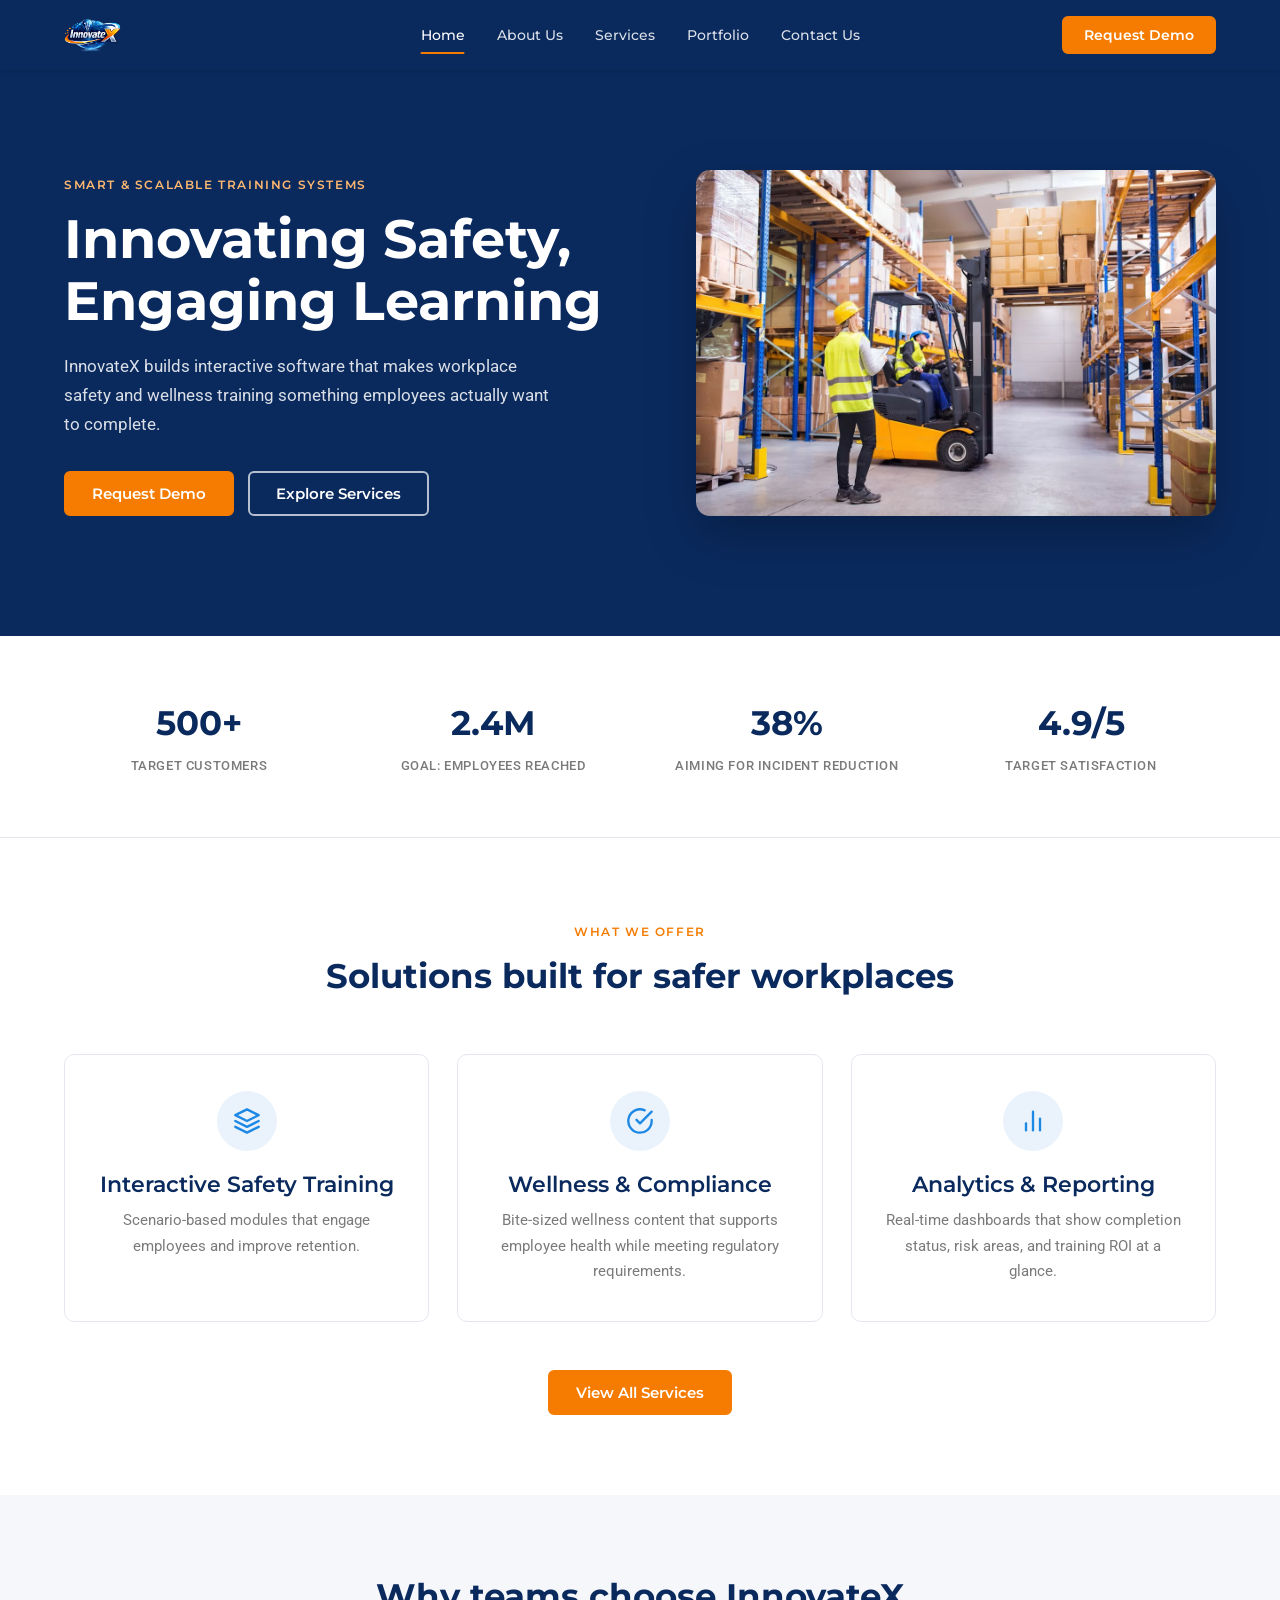
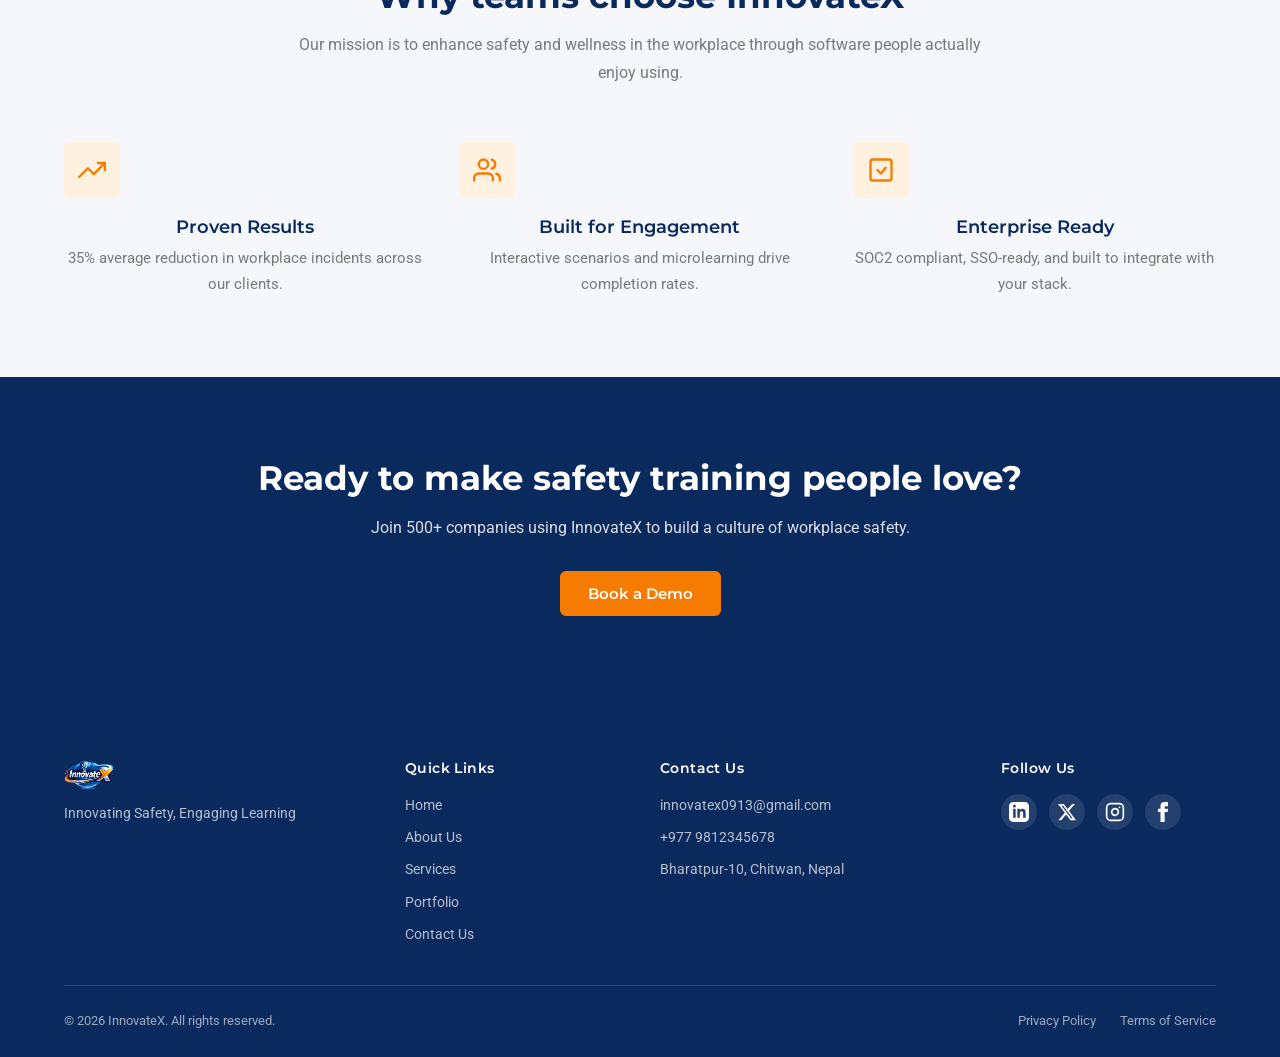
==== commit ae1f9464: "Convert PNG images to JPG and update references" ====
--- a/index.html
+++ b/index.html
@@ -65,7 +65,7 @@
         </div>
 
         <div class="hero-image">
-          <img src="assets/training.png" alt="InnovateX Interactive Training Portal">
+          <img src="assets/training.jpg" alt="InnovateX Interactive Training Portal">
         </div>
 
       </div>
